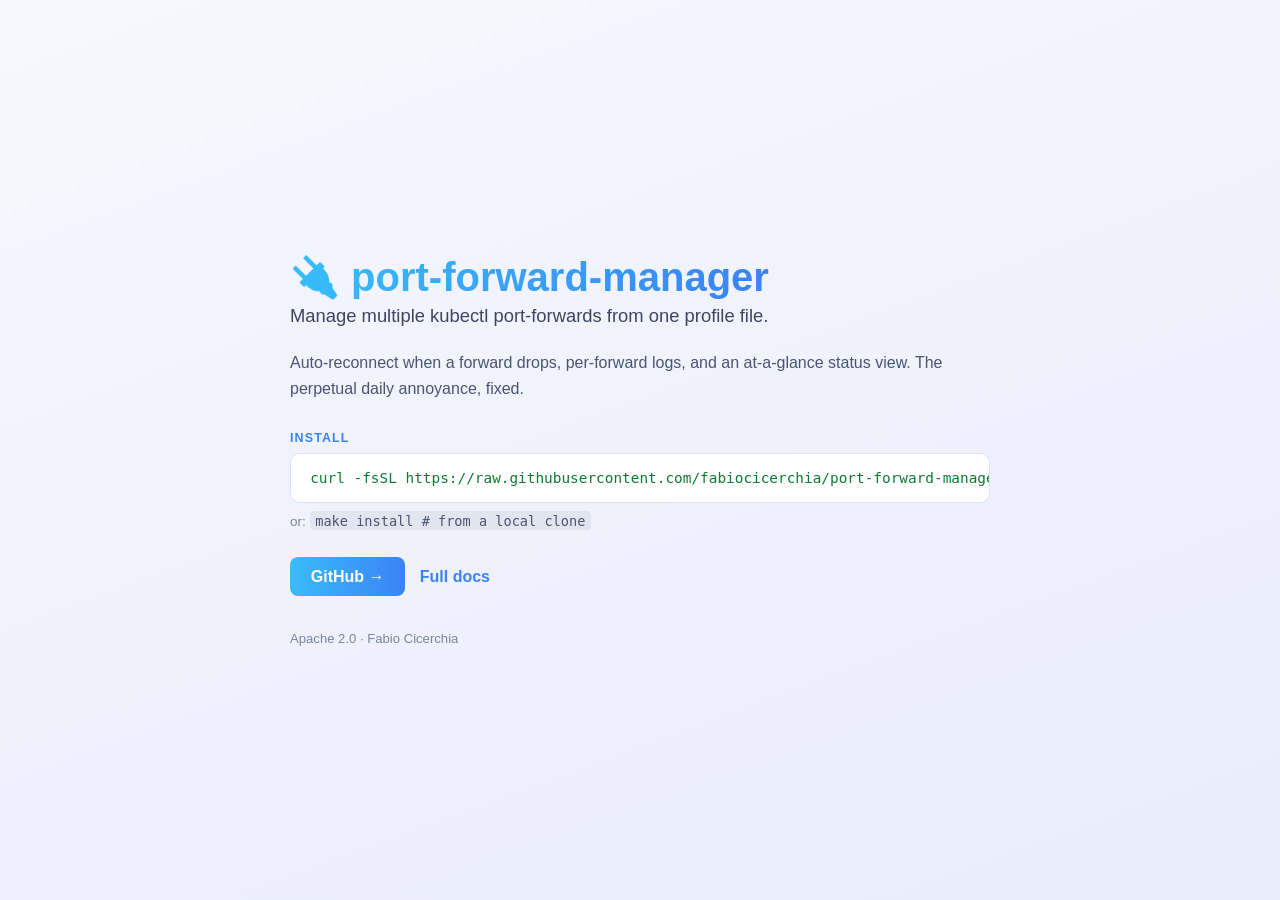
==== docs/index.html @ 92dc4f74 "docs: add GitHub Pages site Co-Authored-By: Claude Sonnet 5 <noreply@anthropic.com>" ====
<!doctype html>
<html lang="en">
<head>
<meta charset="utf-8">
<meta name="viewport" content="width=device-width, initial-scale=1">
<title>port-forward-manager — Manage multiple kubectl port-forwards from one profile file.</title>
<meta name="description" content="Auto-reconnect when a forward drops, per-forward logs, and an at-a-glance status view. The perpetual daily annoyance, fixed.">
<style>
:root{--accent:#38bdf8;--accent2:#3b82f6}
*{box-sizing:border-box}
body{margin:0;min-height:100vh;display:flex;align-items:center;justify-content:center;padding:2.5rem 1.5rem;
  font-family:-apple-system,BlinkMacSystemFont,"Segoe UI",Roboto,sans-serif;
  background:linear-gradient(160deg,#0b0f1a,#141b2d 60%,#1b2338);color:#eef1f8}
.card{max-width:700px;width:100%}
h1{font-size:2.5rem;margin:0 0 .35rem;line-height:1.15;
  background:linear-gradient(90deg,var(--accent),var(--accent2));-webkit-background-clip:text;
  background-clip:text;color:transparent;display:inline-block}
.tagline{font-size:1.15rem;color:#c7cde0;margin:0 0 1.4rem;font-weight:500}
p.desc{color:#aab2c8;line-height:1.65;margin:0 0 1.8rem}
.install-label{font-size:.78rem;text-transform:uppercase;letter-spacing:.09em;
  color:var(--accent2);margin:0 0 .5rem;font-weight:700}
pre{background:#0d1220;border:1px solid #2a3350;border-radius:10px;padding:1rem 1.2rem;
  overflow-x:auto;font-size:.9rem;margin:0 0 .6rem}
code{color:#9be9a8;font-family:ui-monospace,SFMono-Regular,Menlo,Consolas,monospace}
.alt{color:#6b7591;font-size:.85rem;margin:0 0 1.8rem}
.alt code{color:#8891ab;background:rgba(255,255,255,.05);padding:.1rem .35rem;border-radius:4px}
.links{margin-top:1.6rem;display:flex;gap:.9rem;flex-wrap:wrap;align-items:center}
a.btn{color:#0b0f1a;background:linear-gradient(90deg,var(--accent),var(--accent2));
  padding:.65rem 1.3rem;border-radius:8px;text-decoration:none;font-weight:700}
a.plain{color:var(--accent2);text-decoration:none;font-weight:600}
footer{margin-top:2.2rem;color:#5c6684;font-size:.82rem}
@media (prefers-color-scheme: light){
  body{background:linear-gradient(160deg,#f6f8ff,#eef1fb 60%,#e9edfc);color:#1b2338}
  .tagline{color:#3d4560} p.desc{color:#4b5470}
  pre{background:#fff;border-color:#dde3f5} code{color:#0f7a34}
  .alt{color:#7b849c} .alt code{background:rgba(0,0,0,.05);color:#4b5470}
  footer{color:#7b849c} a.btn{color:#fff}
}
</style>
</head>
<body>
<div class="card">
  <h1>🔌 port-forward-manager</h1>
  <p class="tagline">Manage multiple kubectl port-forwards from one profile file.</p>
  <p class="desc">Auto-reconnect when a forward drops, per-forward logs, and an at-a-glance status view. The perpetual daily annoyance, fixed.</p>
  <div class="install-label">Install</div>
  <pre><code>curl -fsSL https://raw.githubusercontent.com/fabiocicerchia/port-forward-manager/main/install.sh | bash</code></pre>
  <p class="alt">or: <code>make install   # from a local clone</code></p>
  <div class="links">
    <a class="btn" href="https://github.com/fabiocicerchia/port-forward-manager">GitHub →</a>
    <a class="plain" href="https://github.com/fabiocicerchia/port-forward-manager#readme">Full docs</a>
  </div>
  <footer>Apache 2.0 · Fabio Cicerchia</footer>
</div>
</body>
</html>
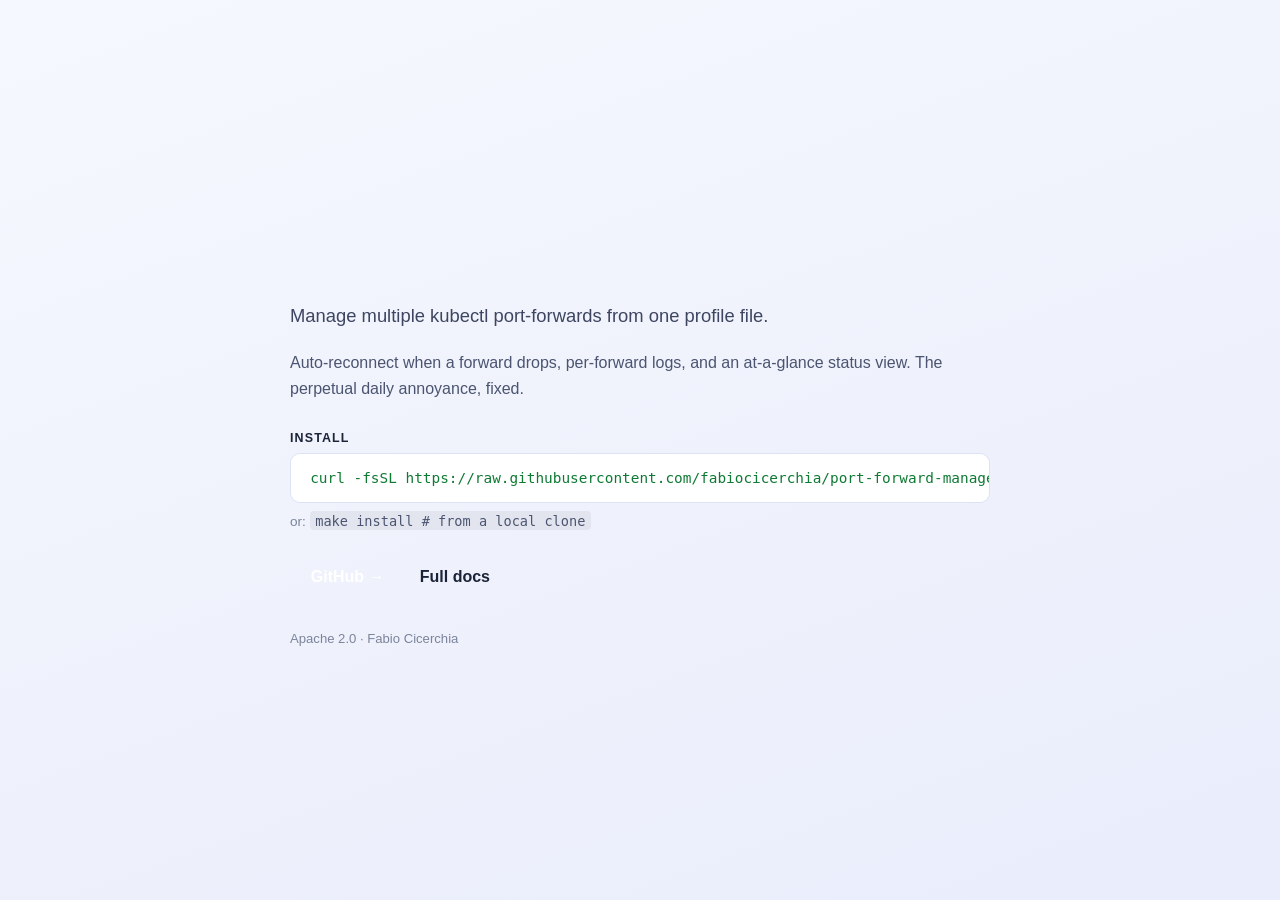
==== commit 861a9dc1: "feat(docs): link the splash to the rendered site and its palette The splash predates /docs/ existing" ====
--- a/docs/index.html
+++ b/docs/index.html
@@ -5,29 +5,32 @@
 <meta name="viewport" content="width=device-width, initial-scale=1">
 <title>port-forward-manager — Manage multiple kubectl port-forwards from one profile file.</title>
 <meta name="description" content="Auto-reconnect when a forward drops, per-forward logs, and an at-a-glance status view. The perpetual daily annoyance, fixed.">
+<!-- The palette lives in the docs theme, so the splash and /docs/ cannot drift
+     apart. The path is relative to the *deployed* layout: splash at /, rendered
+     docs at /docs/. -->
+<link rel="stylesheet" href="docs/stylesheets/extra.css">
 <style>
-:root{--accent:#38bdf8;--accent2:#3b82f6}
 *{box-sizing:border-box}
 body{margin:0;min-height:100vh;display:flex;align-items:center;justify-content:center;padding:2.5rem 1.5rem;
   font-family:-apple-system,BlinkMacSystemFont,"Segoe UI",Roboto,sans-serif;
   background:linear-gradient(160deg,#0b0f1a,#141b2d 60%,#1b2338);color:#eef1f8}
 .card{max-width:700px;width:100%}
 h1{font-size:2.5rem;margin:0 0 .35rem;line-height:1.15;
-  background:linear-gradient(90deg,var(--accent),var(--accent2));-webkit-background-clip:text;
+  background:linear-gradient(90deg,var(--accent),var(--accent-2));-webkit-background-clip:text;
   background-clip:text;color:transparent;display:inline-block}
 .tagline{font-size:1.15rem;color:#c7cde0;margin:0 0 1.4rem;font-weight:500}
 p.desc{color:#aab2c8;line-height:1.65;margin:0 0 1.8rem}
 .install-label{font-size:.78rem;text-transform:uppercase;letter-spacing:.09em;
-  color:var(--accent2);margin:0 0 .5rem;font-weight:700}
+  color:var(--accent-2);margin:0 0 .5rem;font-weight:700}
 pre{background:#0d1220;border:1px solid #2a3350;border-radius:10px;padding:1rem 1.2rem;
   overflow-x:auto;font-size:.9rem;margin:0 0 .6rem}
 code{color:#9be9a8;font-family:ui-monospace,SFMono-Regular,Menlo,Consolas,monospace}
 .alt{color:#6b7591;font-size:.85rem;margin:0 0 1.8rem}
 .alt code{color:#8891ab;background:rgba(255,255,255,.05);padding:.1rem .35rem;border-radius:4px}
 .links{margin-top:1.6rem;display:flex;gap:.9rem;flex-wrap:wrap;align-items:center}
-a.btn{color:#0b0f1a;background:linear-gradient(90deg,var(--accent),var(--accent2));
+a.btn{color:#0b0f1a;background:linear-gradient(90deg,var(--accent),var(--accent-2));
   padding:.65rem 1.3rem;border-radius:8px;text-decoration:none;font-weight:700}
-a.plain{color:var(--accent2);text-decoration:none;font-weight:600}
+a.plain{color:var(--accent-2);text-decoration:none;font-weight:600}
 footer{margin-top:2.2rem;color:#5c6684;font-size:.82rem}
 @media (prefers-color-scheme: light){
   body{background:linear-gradient(160deg,#f6f8ff,#eef1fb 60%,#e9edfc);color:#1b2338}
@@ -48,7 +51,7 @@
   <p class="alt">or: <code>make install   # from a local clone</code></p>
   <div class="links">
     <a class="btn" href="https://github.com/fabiocicerchia/port-forward-manager">GitHub →</a>
-    <a class="plain" href="https://github.com/fabiocicerchia/port-forward-manager#readme">Full docs</a>
+    <a class="plain" href="docs/">Full docs</a>
   </div>
   <footer>Apache 2.0 · Fabio Cicerchia</footer>
 </div>
